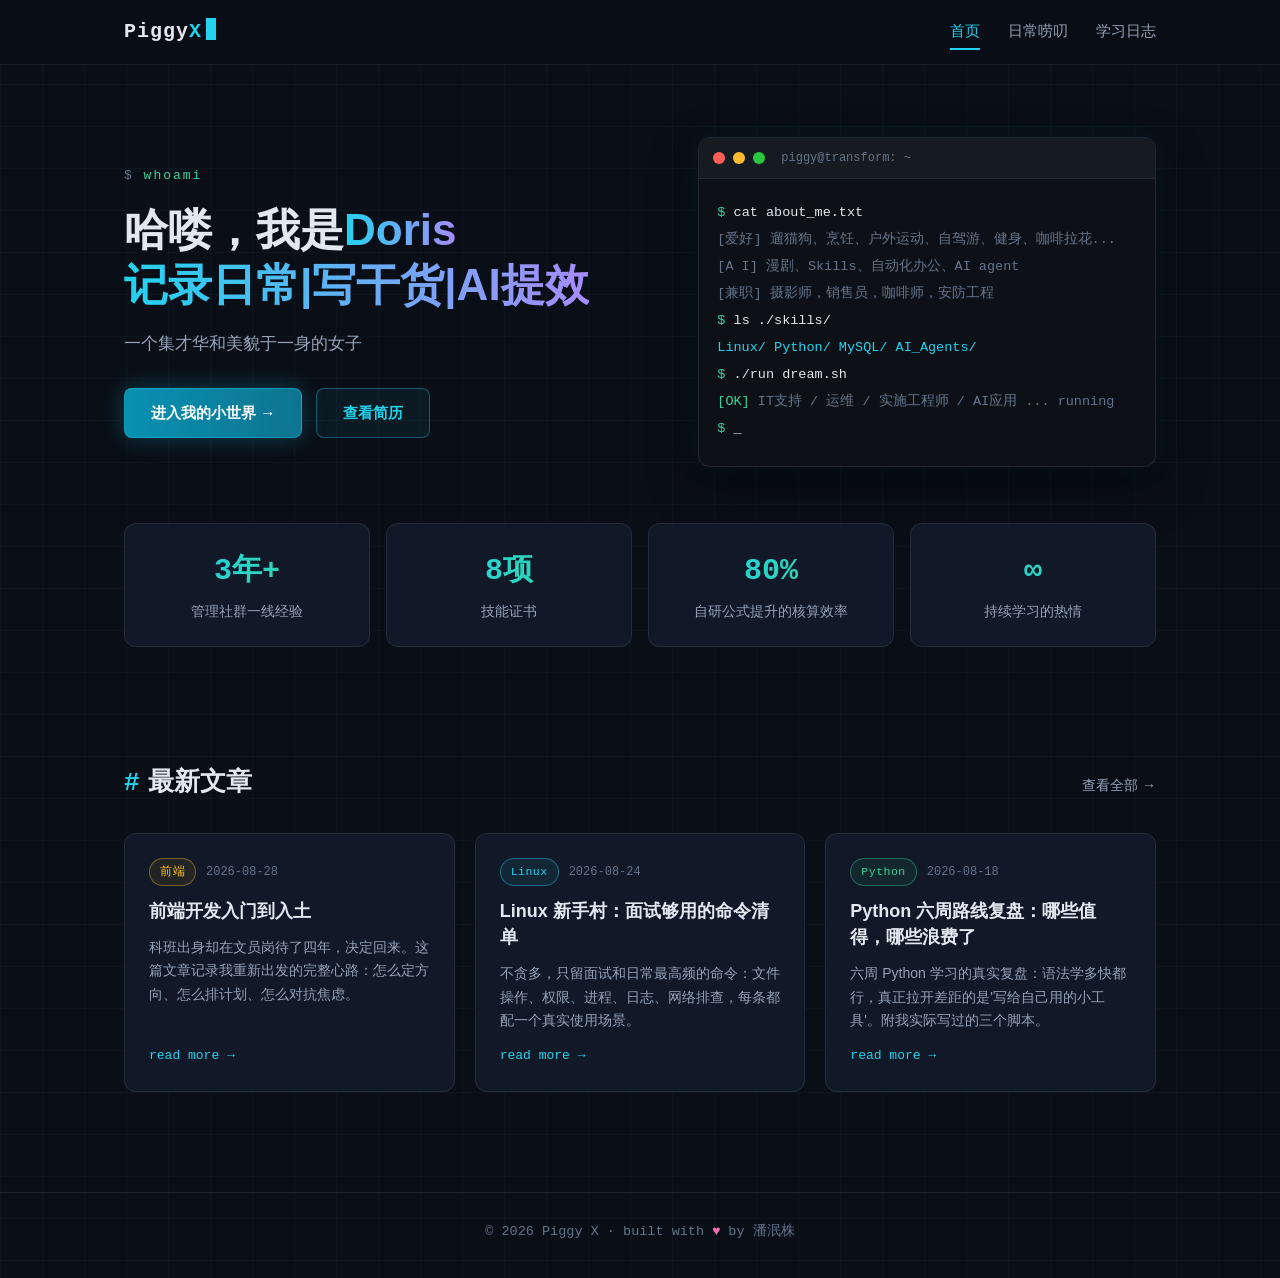
==== index.html @ d627b91e "first commit" ====
<!DOCTYPE html>
<html lang="zh-CN">
<head>
<meta charset="UTF-8">
<meta name="viewport" content="width=device-width, initial-scale=1.0">
<title>Piggy X · 潘泯株的个人小站</title>
<meta name="description" content="潘泯株的个人网站：学习心得分享 + 个人简历">
<link rel="stylesheet" href="css/style.css">
</head>
<body>

<nav class="nav">
  <div class="nav-inner">
    <a class="logo" href="index.html">Piggy<span class="accent">X</span><span class="cursor"></span></a>
    <div class="nav-links">
      <a href="index.html" class="active">首页</a>
      <a href="share.html">日常唠叨</a>
      <a href="notes.html">学习日志</a>
    </div>
  </div>
</nav>

<header class="hero">
  <div class="container hero-grid">
    <div>
      <div class="hero-kicker">whoami</div>
      <h1>哈喽，我是<span class="glow">Doris</span><br><span class="glow">记录日常|写干货|AI提效</span></h1>
      <p class="sub">一个集才华和美貌于一身的女子</p>
      <div class="btn-row">
        <a class="btn btn-primary" href="share.html">进入我的小世界 →</a>
        <a class="btn btn-ghost" href="resume.html">查看简历</a>
      </div>
    </div>
    <div class="terminal">
      <div class="term-bar">
        <span class="dot r"></span><span class="dot y"></span><span class="dot g"></span>
        <span class="term-title">piggy@transform: ~</span>
      </div>
      <div class="term-body">
        <div><span class="prompt">$</span> <span class="cmd">cat about_me.txt</span></div>
        <div class="out">[爱好] 遛猫狗、烹饪、户外运动、自驾游、健身、咖啡拉花...  </div>
        <div class="out">[A I]  漫剧、Skills、自动化办公、AI agent</div>
        <div class="out">[兼职] 摄影师，销售员，咖啡师，安防工程</div>
        <div><span class="prompt">$</span> <span class="cmd">ls ./skills/</span></div>
        <div class="out"><span class="hl">Linux/</span>  <span class="hl">Python/</span>  <span class="hl">MySQL/</span>  <span class="hl">AI_Agents/</span></div>
        <div><span class="prompt">$</span> <span class="cmd">./run dream.sh</span></div>
        <div class="out"><span class="ok">[OK]</span> IT支持 / 运维 / 实施工程师 / AI应用 ... running</div>
        <div><span class="prompt">$</span> <span class="cmd">_</span></div>
      </div>
    </div>
  </div>

  <div class="container stats">
    <div class="stat"><div class="num">3年+</div><div class="label">管理社群一线经验</div></div>
    <div class="stat"><div class="num">8项</div><div class="label">技能证书</div></div>
    <div class="stat"><div class="num">80%</div><div class="label">自研公式提升的核算效率</div></div>
    <div class="stat"><div class="num">∞</div><div class="label">持续学习的热情</div></div>
  </div>
</header>

<main>
  <section class="section">
    <div class="container">
      <div class="section-head">
        <h2><span class="hash">#</span>最新文章</h2>
        <a class="more" href="notes.html">查看全部 →</a>
      </div>
      <div class="cards" id="latest-cards"></div>
    </div>
  </section>
</main>

<footer class="footer">
  <div class="container">© 2026 Piggy X · built with <span class="heart">♥</span> by 潘泯株</div>
</footer>

<script src="js/articles.js"></script>
<script>
  const wrap = document.getElementById('latest-cards');
  ARTICLES.slice(0, 3).forEach(a => {
    const card = document.createElement('a');
    card.className = 'card';
    card.href = 'article.html?id=' + a.id;
    card.innerHTML =
      '<div class="card-meta"><span class="tag ' + a.tagClass + '">' + a.tag + '</span>' +
      '<span class="date">' + a.date + '</span></div>' +
      '<h3>' + a.title + '</h3>' +
      '<p class="summary">' + a.summary + '</p>' +
      '<span class="read-more">read more →</span>';
    wrap.appendChild(card);
  });
</script>
</body>
</html>
---- css/style.css ----
/* ============ Piggy X · 深色科技风 ============ */
:root {
  --bg: #0a0e17;
  --bg-soft: #0e1420;
  --panel: #111827;
  --panel-2: #141d2e;
  --line: rgba(148, 163, 184, 0.14);
  --line-glow: rgba(34, 211, 238, 0.35);
  --text: #e2e8f0;
  --muted: #94a3b8;
  --dim: #64748b;
  --cyan: #22d3ee;
  --green: #34d399;
  --purple: #a78bfa;
  --pink: #f472b6;
  --mono: "JetBrains Mono", "Cascadia Code", Consolas, "Courier New", monospace;
  --sans: -apple-system, "Segoe UI", "PingFang SC", "Microsoft YaHei", sans-serif;
}

* { margin: 0; padding: 0; box-sizing: border-box; }

html { scroll-behavior: smooth; }

body {
  font-family: var(--sans);
  background: var(--bg);
  color: var(--text);
  line-height: 1.7;
  min-height: 100vh;
  /* 网格背景 */
  background-image:
    linear-gradient(rgba(34, 211, 238, 0.035) 1px, transparent 1px),
    linear-gradient(90deg, rgba(34, 211, 238, 0.035) 1px, transparent 1px);
  background-size: 42px 42px;
}

a { color: var(--cyan); text-decoration: none; }
a:hover { text-decoration: underline; }

.container { max-width: 1080px; margin: 0 auto; padding: 0 24px; }

/* ---------- 导航 ---------- */
.nav {
  position: sticky; top: 0; z-index: 100;
  background: rgba(10, 14, 23, 0.85);
  backdrop-filter: blur(10px);
  border-bottom: 1px solid var(--line);
}
.nav-inner {
  max-width: 1080px; margin: 0 auto; padding: 14px 24px;
  display: flex; align-items: center; justify-content: space-between;
}
.logo {
  font-family: var(--mono); font-size: 20px; font-weight: 700;
  color: var(--text); letter-spacing: 1px;
}
.logo .accent { color: var(--cyan); }
.logo .cursor {
  display: inline-block; width: 10px; height: 22px; margin-left: 4px;
  background: var(--cyan); vertical-align: -3px;
  animation: blink 1.1s steps(1) infinite;
}
@keyframes blink { 50% { opacity: 0; } }
.nav-links { display: flex; gap: 28px; align-items: center; }
.nav-links a {
  color: var(--muted); font-size: 15px; text-decoration: none;
  padding: 4px 0; border-bottom: 2px solid transparent; transition: all .2s;
}
.nav-links a:hover, .nav-links a.active {
  color: var(--cyan); text-decoration: none;
  border-bottom-color: var(--cyan);
}

/* ---------- Hero ---------- */
.hero { padding: 72px 0 48px; }
.hero-grid {
  display: grid; grid-template-columns: 1.15fr 1fr; gap: 48px; align-items: center;
}
.hero-kicker {
  font-family: var(--mono); font-size: 13px; color: var(--green);
  letter-spacing: 2px; margin-bottom: 14px;
}
.hero-kicker::before { content: "$ "; color: var(--dim); }
.hero h1 {
  font-size: 44px; line-height: 1.25; font-weight: 800; margin-bottom: 18px;
}
.hero h1 .glow {
  background: linear-gradient(92deg, var(--cyan), var(--purple));
  -webkit-background-clip: text; background-clip: text; color: transparent;
}
.hero p.sub { color: var(--muted); font-size: 17px; margin-bottom: 30px; max-width: 520px; }
.btn-row { display: flex; gap: 14px; flex-wrap: wrap; }
.btn {
  display: inline-flex; align-items: center; gap: 8px;
  padding: 11px 26px; border-radius: 8px; font-size: 15px; font-weight: 600;
  text-decoration: none; transition: all .2s; border: 1px solid transparent;
}
.btn-primary {
  background: linear-gradient(92deg, #0891b2, #0e7490);
  color: #fff; border-color: var(--line-glow);
  box-shadow: 0 0 24px rgba(34, 211, 238, 0.25);
}
.btn-primary:hover { box-shadow: 0 0 36px rgba(34, 211, 238, 0.45); text-decoration: none; transform: translateY(-2px); }
.btn-ghost {
  color: var(--cyan); border-color: var(--line-glow); background: rgba(34, 211, 238, 0.06);
}
.btn-ghost:hover { background: rgba(34, 211, 238, 0.14); text-decoration: none; transform: translateY(-2px); }

/* ---------- 终端窗口 ---------- */
.terminal {
  background: #0d1117; border: 1px solid var(--line);
  border-radius: 12px; overflow: hidden;
  box-shadow: 0 20px 50px rgba(0,0,0,.45), 0 0 30px rgba(34,211,238,.07);
}
.term-bar {
  display: flex; align-items: center; gap: 8px;
  background: #161b22; padding: 10px 14px; border-bottom: 1px solid var(--line);
}
.dot { width: 12px; height: 12px; border-radius: 50%; }
.dot.r { background: #ff5f57; } .dot.y { background: #febc2e; } .dot.g { background: #28c840; }
.term-title { font-family: var(--mono); font-size: 12px; color: var(--dim); margin-left: 8px; }
.term-body {
  font-family: var(--mono); font-size: 13.5px; padding: 20px 18px 24px;
  color: #c9d1d9; line-height: 2;
}
.term-body .prompt { color: var(--green); }
.term-body .cmd { color: #e2e8f0; }
.term-body .out { color: var(--dim); }
.term-body .hl { color: var(--cyan); }
.term-body .ok { color: var(--green); }

/* ---------- 统计条 ---------- */
.stats {
  display: grid; grid-template-columns: repeat(4, 1fr); gap: 16px;
  margin: 56px auto 0;
}
.stat {
  background: var(--panel); border: 1px solid var(--line); border-radius: 12px;
  padding: 22px 20px; text-align: center; transition: all .25s;
}
.stat:hover { border-color: var(--line-glow); transform: translateY(-3px); box-shadow: 0 10px 30px rgba(34,211,238,.08); }
.stat .num {
  font-family: var(--mono); font-size: 30px; font-weight: 700;
  background: linear-gradient(92deg, var(--cyan), var(--green));
  -webkit-background-clip: text; background-clip: text; color: transparent;
}
.stat .label { color: var(--muted); font-size: 13.5px; margin-top: 4px; }

/* ---------- 区块 ---------- */
.section { padding: 64px 0 20px; }
.section-head { display: flex; align-items: baseline; justify-content: space-between; margin-bottom: 28px; flex-wrap: wrap; gap: 10px; }
.section-head h2 {
  font-size: 26px; font-weight: 700;
}
.section-head h2 .hash { color: var(--cyan); font-family: var(--mono); margin-right: 8px; }
.section-head .more { font-size: 14px; color: var(--muted); }
.section-head .more:hover { color: var(--cyan); }

/* ---------- 文章卡片 ---------- */
.cards { display: grid; grid-template-columns: repeat(3, 1fr); gap: 20px; }
.cards.list-1col { grid-template-columns: 1fr; }
.card {
  background: var(--panel); border: 1px solid var(--line); border-radius: 12px;
  padding: 24px; display: flex; flex-direction: column; gap: 12px;
  transition: all .25s; position: relative; overflow: hidden;
}
.card::before {
  content: ""; position: absolute; top: 0; left: 0; right: 0; height: 2px;
  background: linear-gradient(90deg, var(--cyan), var(--purple));
  opacity: 0; transition: opacity .25s;
}
.card:hover { border-color: var(--line-glow); transform: translateY(-4px); box-shadow: 0 14px 34px rgba(0,0,0,.4); text-decoration: none; }
.card:hover::before { opacity: 1; }
.card-meta { display: flex; align-items: center; gap: 10px; flex-wrap: wrap; }
.tag {
  font-family: var(--mono); font-size: 11.5px; padding: 3px 10px;
  border-radius: 999px; border: 1px solid; letter-spacing: .5px;
}
.tag.t-linux { color: var(--cyan); border-color: rgba(34,211,238,.4); background: rgba(34,211,238,.08); }
.tag.t-python { color: var(--green); border-color: rgba(52,211,153,.4); background: rgba(52,211,153,.08); }
.tag.t-mysql { color: var(--purple); border-color: rgba(167,139,250,.4); background: rgba(167,139,250,.08); }
.tag.t-ai { color: var(--pink); border-color: rgba(244,114,182,.4); background: rgba(244,114,182,.08); }
.tag.t-career { color: #fbbf24; border-color: rgba(251,191,36,.4); background: rgba(251,191,36,.08); }
.tag.t-tool { color: #60a5fa; border-color: rgba(96,165,250,.4); background: rgba(96,165,250,.08); }
.card .date { font-family: var(--mono); font-size: 12px; color: var(--dim); }
.card h3 { font-size: 18px; line-height: 1.45; color: var(--text); }
.card a.title-link { color: var(--text); }
.card p.summary { color: var(--muted); font-size: 14px; flex: 1; }
.card .read-more { font-family: var(--mono); font-size: 13px; color: var(--cyan); }

/* ---------- 标签筛选 ---------- */
.filter-bar { display: flex; gap: 10px; flex-wrap: wrap; margin-bottom: 26px; }
.filter-btn {
  font-family: var(--mono); font-size: 13px; padding: 7px 18px;
  border-radius: 999px; border: 1px solid var(--line);
  background: var(--panel); color: var(--muted); cursor: pointer; transition: all .2s;
}
.filter-btn:hover { border-color: var(--line-glow); color: var(--cyan); }
.filter-btn.active {
  background: rgba(34,211,238,.12); border-color: var(--line-glow); color: var(--cyan);
}

/* ---------- 文章页 ---------- */
.article-wrap { max-width: 780px; margin: 0 auto; padding: 56px 24px 40px; }
.article-head { margin-bottom: 32px; }
.article-head h1 { font-size: 32px; line-height: 1.4; margin: 14px 0 10px; }
.article-head .meta { font-family: var(--mono); font-size: 13px; color: var(--dim); display: flex; gap: 16px; align-items: center; flex-wrap: wrap; }
.article-body { font-size: 16px; color: #cbd5e1; }
.article-body h3 {
  font-size: 20px; color: var(--text); margin: 36px 0 14px;
  padding-left: 12px; border-left: 3px solid var(--cyan);
}
.article-body p { margin: 14px 0; }
.article-body img {
  display: block; max-width: 100%; height: auto;
  margin: 18px auto; border-radius: 10px;
  border: 1px solid var(--line);
}
.article-body ul, .article-body ol { margin: 14px 0 14px 22px; }
.article-body li { margin: 8px 0; }
.article-body pre {
  background: #0d1117; border: 1px solid var(--line); border-radius: 10px;
  padding: 18px 20px; overflow-x: auto; margin: 18px 0;
  font-family: var(--mono); font-size: 13.5px; line-height: 1.8; color: #a5f3fc;
}
.article-body code.inline {
  font-family: var(--mono); font-size: 13.5px; color: var(--green);
  background: rgba(52,211,153,.1); padding: 2px 7px; border-radius: 5px;
}
.article-body blockquote {
  border-left: 3px solid var(--purple); background: rgba(167,139,250,.06);
  padding: 12px 18px; border-radius: 0 8px 8px 0; margin: 18px 0; color: var(--muted);
}
.article-nav {
  display: flex; justify-content: space-between; gap: 14px; margin-top: 48px;
  padding-top: 24px; border-top: 1px solid var(--line); flex-wrap: wrap;
}
.article-nav a {
  color: var(--muted); font-size: 14px; padding: 10px 16px;
  border: 1px solid var(--line); border-radius: 8px; transition: all .2s;
}
.article-nav a:hover { color: var(--cyan); border-color: var(--line-glow); text-decoration: none; }

/* ---------- 简历页 ---------- */
.resume-wrap { max-width: 900px; margin: 0 auto; padding: 56px 24px 40px; }
.resume-hero {
  background: linear-gradient(135deg, rgba(34,211,238,.09), rgba(167,139,250,.07)), var(--panel);
  border: 1px solid var(--line); border-radius: 14px;
  padding: 34px 34px 30px; margin-bottom: 30px;
  position: relative; overflow: hidden;
}
.resume-hero::after {
  content: "</resume>"; position: absolute; right: 18px; bottom: 8px;
  font-family: var(--mono); font-size: 12px; color: var(--dim); opacity: .6;
}
.resume-hero .name { font-size: 34px; font-weight: 800; }
.resume-hero .name .accent { color: var(--cyan); }
.resume-hero .intent {
  display: inline-block; margin-top: 10px;
  font-family: var(--mono); font-size: 13.5px; color: var(--green);
  border: 1px dashed rgba(52,211,153,.45); border-radius: 8px; padding: 5px 14px;
  background: rgba(52,211,153,.06);
}
.resume-contact { display: flex; gap: 22px; flex-wrap: wrap; margin-top: 16px; font-size: 14.5px; color: var(--muted); }
.resume-contact span::before { margin-right: 6px; }
.resume-contact .mono { font-family: var(--mono); }

.resume-section { margin-bottom: 34px; }
.resume-section h2 {
  font-size: 20px; padding-bottom: 10px; margin-bottom: 18px;
  border-bottom: 1px solid var(--line);
}
.resume-section h2 .hash { color: var(--cyan); font-family: var(--mono); margin-right: 8px; }

.timeline { position: relative; padding-left: 24px; }
.timeline::before {
  content: ""; position: absolute; left: 5px; top: 6px; bottom: 6px;
  width: 2px; background: linear-gradient(var(--cyan), var(--purple)); opacity: .5;
}
.tl-item { position: relative; padding-bottom: 26px; }
.tl-item:last-child { padding-bottom: 0; }
.tl-item::before {
  content: ""; position: absolute; left: -24px; top: 8px;
  width: 12px; height: 12px; border-radius: 50%;
  background: var(--bg); border: 2px solid var(--cyan);
  box-shadow: 0 0 10px rgba(34,211,238,.5);
}
.tl-head { display: flex; justify-content: space-between; gap: 12px; flex-wrap: wrap; }
.tl-head .org { font-size: 16.5px; font-weight: 700; }
.tl-head .org .role { color: var(--cyan); font-weight: 600; margin-left: 10px; font-size: 15px; }
.tl-head .time { font-family: var(--mono); font-size: 12.5px; color: var(--dim); }
.tl-item ul { margin: 10px 0 0 20px; color: var(--muted); font-size: 14.5px; }
.tl-item li { margin: 6px 0; }

.skill-grid { display: grid; grid-template-columns: repeat(2, 1fr); gap: 14px; }
.skill-item {
  background: var(--panel); border: 1px solid var(--line); border-radius: 10px;
  padding: 16px 18px; transition: all .2s;
}
.skill-item:hover { border-color: var(--line-glow); }
.skill-item .k { color: var(--cyan); font-weight: 700; font-size: 14.5px; margin-bottom: 6px; font-family: var(--mono); }
.skill-item .v { color: var(--muted); font-size: 14px; }

.summary-box {
  background: var(--panel); border: 1px solid var(--line); border-left: 3px solid var(--green);
  border-radius: 10px; padding: 20px 24px; color: var(--muted); font-size: 15px;
}
.cert-chips { display: flex; flex-wrap: wrap; gap: 10px; }
.cert-chips .chip {
  font-size: 13.5px; color: var(--text); background: var(--panel);
  border: 1px solid var(--line); border-radius: 999px; padding: 7px 16px;
}
.cert-chips .chip::before { content: "✦ "; color: var(--purple); }

/* ---------- 页脚 ---------- */
.footer {
  margin-top: 80px; border-top: 1px solid var(--line);
  padding: 28px 0 34px; text-align: center;
  color: var(--dim); font-size: 13.5px; font-family: var(--mono);
}
.footer .heart { color: var(--pink); }

/* ---------- 响应式 ---------- */
@media (max-width: 880px) {
  .hero-grid { grid-template-columns: 1fr; gap: 36px; }
  .hero h1 { font-size: 34px; }
  .cards { grid-template-columns: 1fr; }
  .skill-grid { grid-template-columns: 1fr; }
  .nav-links { gap: 18px; }
  .nav-links a { font-size: 14px; }

  /* 文章页 */
  .article-wrap { padding: 44px 20px 32px; }
  .article-head h1 { font-size: 26px; }
  .article-body { font-size: 15.5px; overflow-wrap: break-word; }
  .article-body pre { font-size: 12.5px; padding: 14px 16px; }
  .article-nav { flex-direction: column; }
  .article-nav a { width: 100%; text-align: center; }

  /* 简历页 */
  .resume-wrap { padding: 44px 20px 32px; }
  .resume-hero { padding: 26px 22px 24px; }
  .resume-hero .name { font-size: 28px; }
}

@media (max-width: 640px) {
  .container { padding: 0 16px; }
  .nav-inner { padding: 12px 16px; }
  .hero { padding: 48px 0 36px; }
  .hero h1 { font-size: 29px; }
  .hero p.sub { font-size: 15.5px; }
  .btn { padding: 10px 20px; font-size: 14px; }
  .term-body { font-size: 12px; padding: 14px 12px 18px; }
  .stat .num { font-size: 24px; }
  .stat { padding: 16px 12px; }
  .stats { grid-template-columns: repeat(4, 1fr); gap: 12px; }
  .section { padding: 48px 0 16px; }
  .section-head h2 { font-size: 22px; }
  .card { padding: 18px 16px; }

  /* 文章页 */
  .article-wrap { padding: 32px 16px 28px; }
  .article-head h1 { font-size: 22px; }
  .article-head .meta { font-size: 12px; gap: 10px; }
  .article-body { font-size: 15px; }
  .article-body h3 { font-size: 17.5px; margin: 28px 0 12px; }
  .article-body pre {
    font-size: 12px; padding: 13px 14px; line-height: 1.7;
    /* 窄屏允许换行，避免横向滚动 */
    white-space: pre-wrap; word-break: break-word; overflow-x: hidden;
  }
  .article-body code.inline { font-size: 12.5px; }
  .article-body ul, .article-body ol { margin-left: 16px; }
  .article-body blockquote { padding: 10px 14px; }
  .article-nav { margin-top: 36px; gap: 10px; }
  .article-nav a { font-size: 13.5px; padding: 9px 12px; }

  /* 简历页 */
  .resume-wrap { padding: 32px 16px 28px; }
  .resume-hero { padding: 22px 18px 20px; border-radius: 12px; }
  .resume-hero .name { font-size: 25px; }
  .resume-hero .intent { font-size: 12.5px; }
  .resume-contact { gap: 12px; font-size: 13.5px; }
  .resume-section h2 { font-size: 18px; }
  .timeline { padding-left: 18px; }
  .tl-item::before { left: -18px; width: 10px; height: 10px; }
  .tl-item ul { font-size: 14px; margin-left: 14px; }
  .summary-box { padding: 16px 16px; font-size: 14px; }
  .skill-item { padding: 14px 14px; }
}
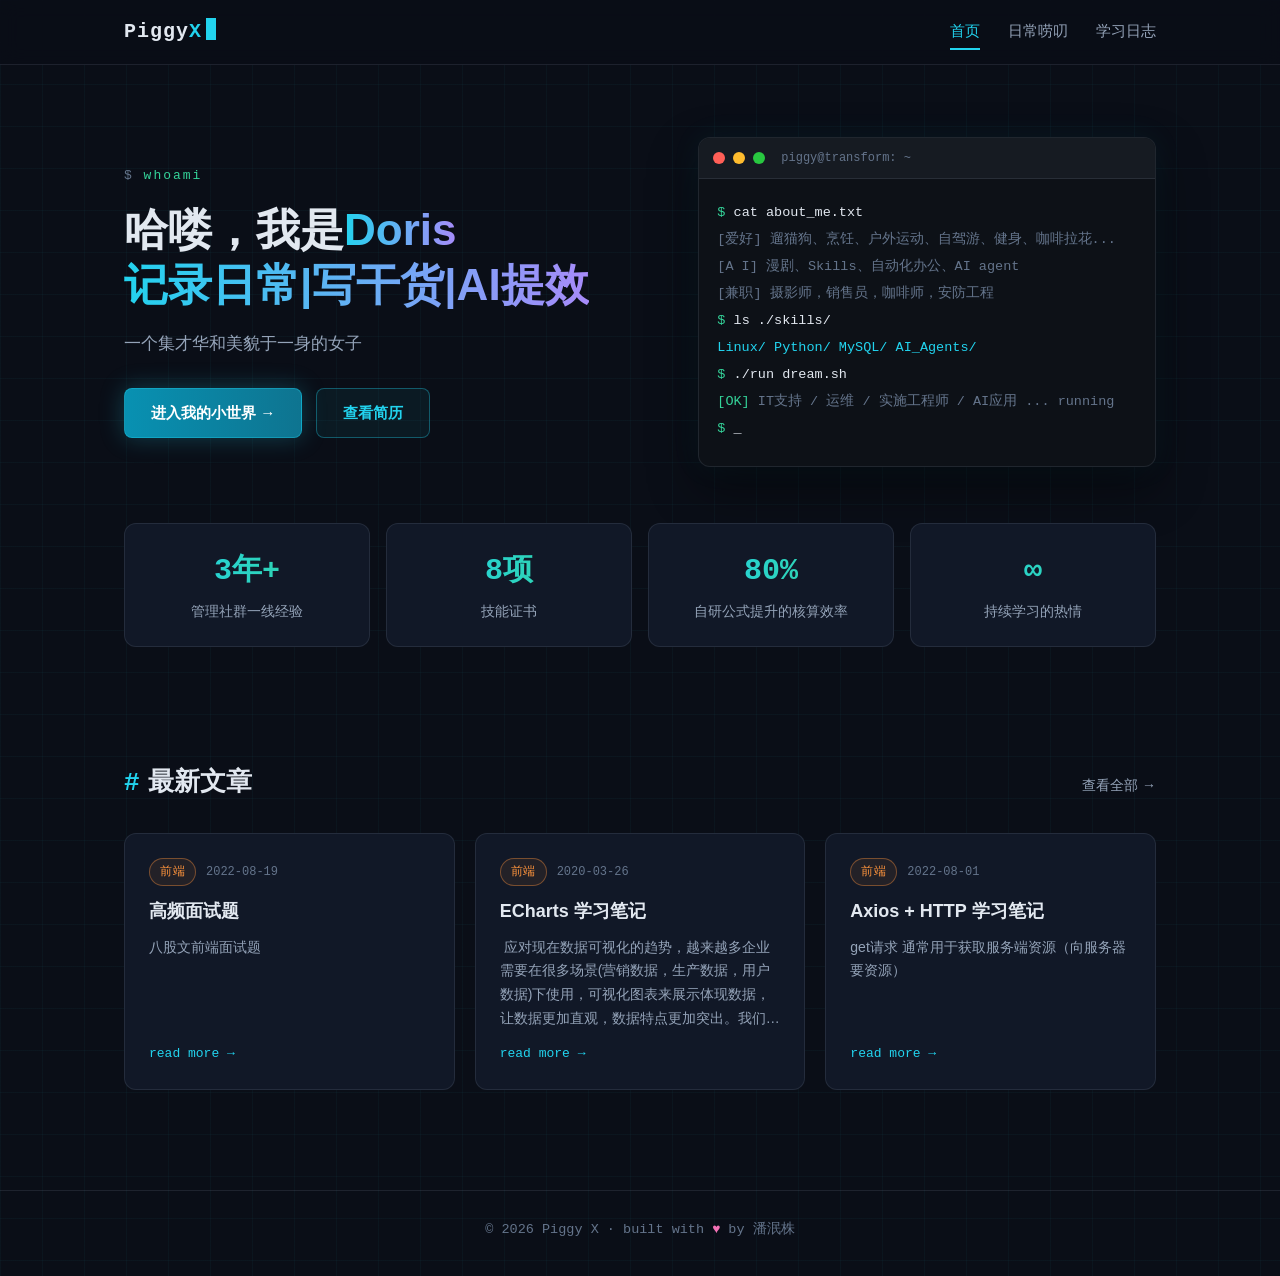
==== commit f12ebd62: "更新至版本2" ====
--- a/index.html
+++ b/index.html
@@ -74,6 +74,12 @@
   <div class="container">© 2026 Piggy X · built with <span class="heart">♥</span> by 潘泯株</div>
 </footer>
 
+<script src="js/data-articles/Web.js"></script>
+<script src="js/data-articles/Linux.js"></script>
+<script src="js/data-articles/Python.js"></script>
+<script src="js/data-articles/AI.js"></script>
+<script src="js/data-articles/MySQL.js"></script>
+<script src="js/data-articles/Tool.js"></script>
 <script src="js/articles.js"></script>
 <script>
   const wrap = document.getElementById('latest-cards');
--- a/css/style.css
+++ b/css/style.css
@@ -182,6 +182,7 @@
 .tag.t-ai { color: var(--pink); border-color: rgba(244,114,182,.4); background: rgba(244,114,182,.08); }
 .tag.t-career { color: #fbbf24; border-color: rgba(251,191,36,.4); background: rgba(251,191,36,.08); }
 .tag.t-tool { color: #60a5fa; border-color: rgba(96,165,250,.4); background: rgba(96,165,250,.08); }
+.tag.t-web { color: #fb923c; border-color: rgba(251,146,60,.4); background: rgba(251,146,60,.08); }
 .card .date { font-family: var(--mono); font-size: 12px; color: var(--dim); }
 .card h3 { font-size: 18px; line-height: 1.45; color: var(--text); }
 .card a.title-link { color: var(--text); }
@@ -231,6 +232,33 @@
   border-left: 3px solid var(--purple); background: rgba(167,139,250,.06);
   padding: 12px 18px; border-radius: 0 8px 8px 0; margin: 18px 0; color: var(--muted);
 }
+/* 笔记文章补充：h2 / h4 / 表格 / 行内代码 / 插图占位 */
+.article-body h2 {
+  font-size: 23px; color: var(--text); margin: 44px 0 16px;
+  padding-bottom: 8px; border-bottom: 1px solid var(--line);
+}
+.article-body h4 {
+  font-size: 17.5px; color: var(--text); margin: 28px 0 10px;
+}
+.article-body table {
+  width: 100%; border-collapse: collapse; margin: 18px 0;
+  font-size: 14px;
+}
+.article-body th, .article-body td {
+  border: 1px solid var(--line); padding: 9px 12px; text-align: left;
+}
+.article-body th { background: rgba(34,211,238,.07); color: var(--text); }
+.article-body tr:nth-child(even) td { background: rgba(255,255,255,.02); }
+.article-body p code, .article-body li code, .article-body td code, .article-body h2 code, .article-body h3 code, .article-body h4 code {
+  font-family: var(--mono); font-size: 13.5px; color: var(--green);
+  background: rgba(52,211,153,.1); padding: 2px 7px; border-radius: 5px;
+}
+.article-body pre code { background: none; padding: 0; border-radius: 0; color: inherit; font-size: inherit; }
+.article-body .img-note {
+  font-size: 13.5px; color: var(--dim); font-style: italic;
+  border: 1px dashed var(--line); border-radius: 8px; padding: 10px 14px;
+}
+.article-body hr { border: none; border-top: 1px solid var(--line); margin: 32px 0; }
 .article-nav {
   display: flex; justify-content: space-between; gap: 14px; margin-top: 48px;
   padding-top: 24px; border-top: 1px solid var(--line); flex-wrap: wrap;
@@ -353,7 +381,7 @@
   .term-body { font-size: 12px; padding: 14px 12px 18px; }
   .stat .num { font-size: 24px; }
   .stat { padding: 16px 12px; }
-  .stats { grid-template-columns: repeat(4, 1fr); gap: 12px; }
+  .stats { grid-template-columns: repeat(2, 1fr); gap: 14px; }
   .section { padding: 48px 0 16px; }
   .section-head h2 { font-size: 22px; }
   .card { padding: 18px 16px; }
@@ -377,6 +405,7 @@
 
   /* 简历页 */
   .resume-wrap { padding: 32px 16px 28px; }
+  .resume-hero img { display: none; }
   .resume-hero { padding: 22px 18px 20px; border-radius: 12px; }
   .resume-hero .name { font-size: 25px; }
   .resume-hero .intent { font-size: 12.5px; }
@@ -388,3 +417,46 @@
   .summary-box { padding: 16px 16px; font-size: 14px; }
   .skill-item { padding: 14px 14px; }
 }
+
+/* ============ 章节目录（长文锚点跳转） ============ */
+.article-body h2, .article-body h3 { scroll-margin-top: 76px; }
+
+.toc-btn {
+  position: fixed; right: 22px; bottom: 26px; z-index: 200;
+  padding: 10px 16px; border-radius: 999px;
+  border: 1px solid var(--line-glow);
+  background: var(--panel); color: var(--cyan);
+  font-family: var(--mono); font-size: 13px; cursor: pointer;
+  box-shadow: 0 4px 18px rgba(34, 211, 238, 0.15);
+  transition: all .2s ease;
+}
+.toc-btn:hover { background: var(--panel-2); transform: translateY(-2px); }
+
+.toc-panel {
+  position: fixed; right: 22px; bottom: 78px; z-index: 200;
+  width: min(320px, calc(100vw - 44px));
+  max-height: 62vh; overflow-y: auto;
+  background: var(--panel); border: 1px solid var(--line-glow);
+  border-radius: 12px; padding: 14px 16px;
+  box-shadow: 0 8px 32px rgba(0, 0, 0, 0.5);
+  display: none;
+}
+.toc-panel.open { display: block; }
+.toc-panel h4 {
+  font-size: 12px; color: var(--dim); letter-spacing: 2px;
+  margin-bottom: 10px; text-transform: uppercase;
+}
+.toc-vol {
+  color: var(--purple); font-weight: 600; font-size: 14px;
+  margin: 10px 0 4px; cursor: pointer;
+}
+.toc-chap {
+  display: block; color: var(--muted); font-size: 13px;
+  padding: 3px 0 3px 14px; cursor: pointer; border-left: 2px solid transparent;
+}
+.toc-chap:hover { color: var(--cyan); border-left-color: var(--cyan); text-decoration: none; }
+
+@media (max-width: 640px) {
+  .toc-btn { right: 14px; bottom: 18px; }
+  .toc-panel { right: 14px; bottom: 66px; }
+}
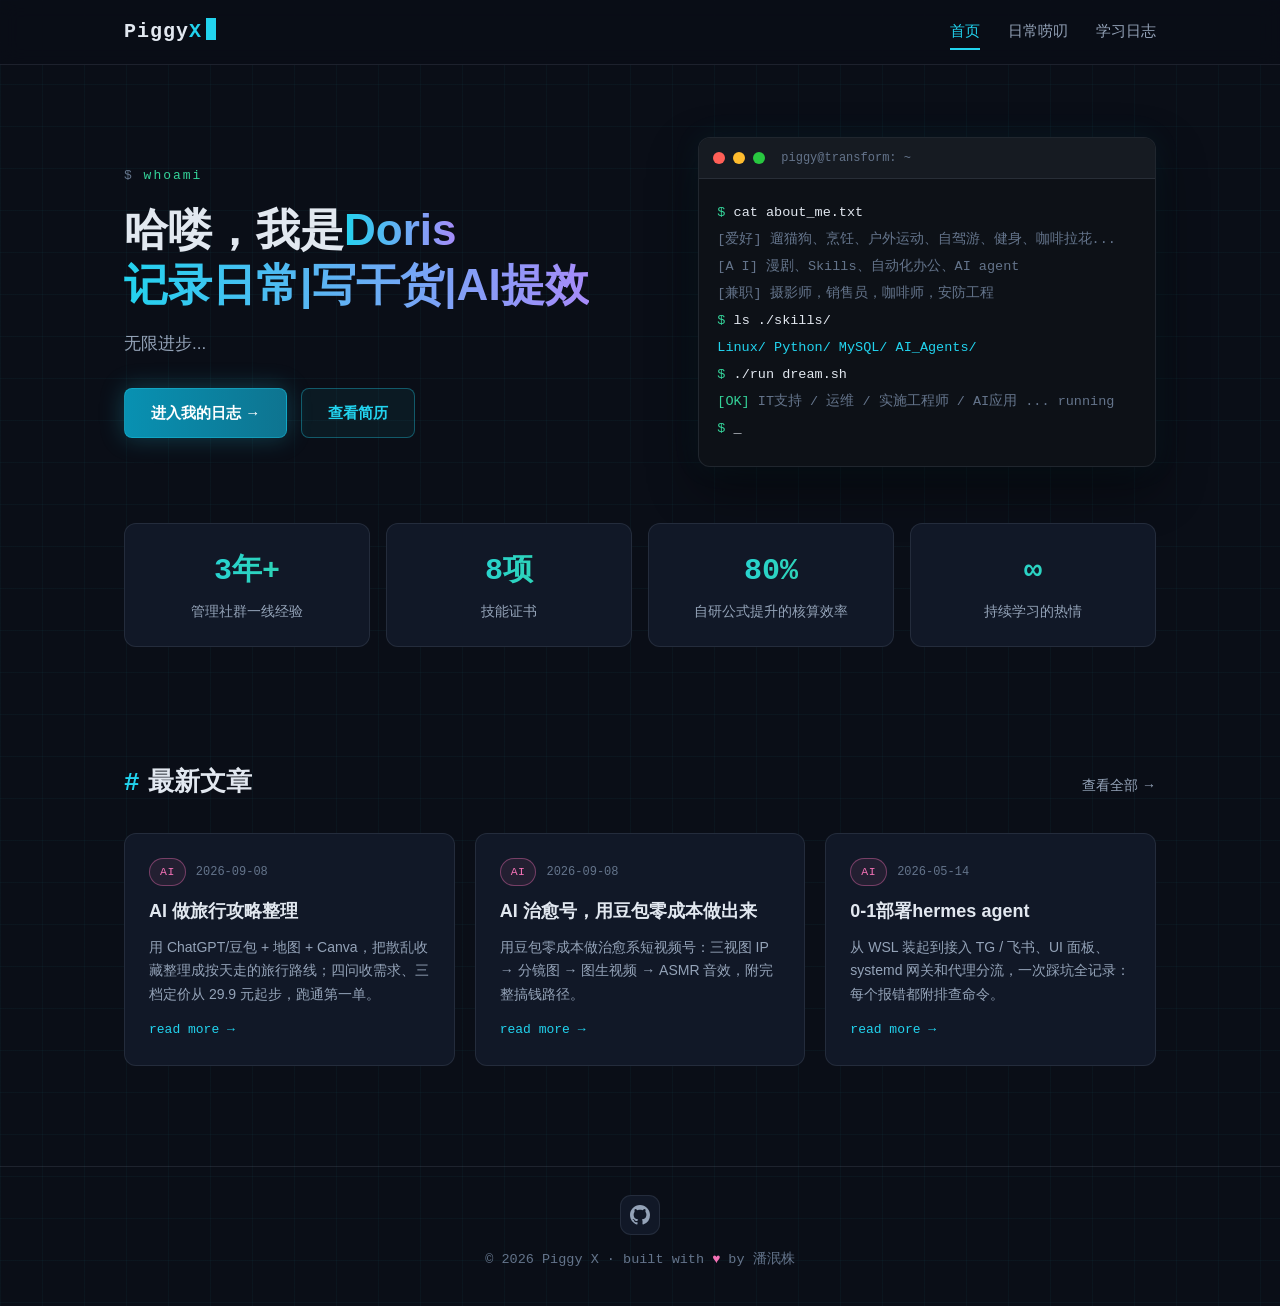
==== commit adb316a9: "第三版本更新" ====
--- a/index.html
+++ b/index.html
@@ -25,9 +25,9 @@
     <div>
       <div class="hero-kicker">whoami</div>
       <h1>哈喽，我是<span class="glow">Doris</span><br><span class="glow">记录日常|写干货|AI提效</span></h1>
-      <p class="sub">一个集才华和美貌于一身的女子</p>
+      <p class="sub">无限进步...</p>
       <div class="btn-row">
-        <a class="btn btn-primary" href="share.html">进入我的小世界 →</a>
+        <a class="btn btn-primary" href="notes.html">进入我的日志 →</a>
         <a class="btn btn-ghost" href="resume.html">查看简历</a>
       </div>
     </div>
@@ -71,7 +71,14 @@
 </main>
 
 <footer class="footer">
-  <div class="container">© 2026 Piggy X · built with <span class="heart">♥</span> by 潘泯株</div>
+  <div class="container">
+    <div class="social-links">
+      <a class="social-link" href="https://github.com/dorissssspan?tab=repositories" target="_blank" rel="noopener noreferrer" aria-label="GitHub" title="GitHub">
+        <svg viewBox="0 0 16 16" fill="currentColor" aria-hidden="true"><path d="M8 0C3.58 0 0 3.58 0 8c0 3.54 2.29 6.53 5.47 7.59.4.07.55-.17.55-.38 0-.19-.01-.82-.01-1.49-2.01.37-2.53-.49-2.69-.94-.09-.23-.48-.94-.82-1.13-.28-.15-.68-.52-.01-.53.63-.01 1.08.58 1.23.82.72 1.21 1.87.87 2.33.66.07-.52.28-.87.51-1.07-1.78-.2-3.64-.89-3.64-3.95 0-.87.31-1.59.82-2.15-.08-.2-.36-1.02.08-2.12 0 0 .67-.21 2.2.82.64-.18 1.32-.27 2-.27.68 0 1.36.09 2 .27 1.53-1.04 2.2-.82 2.2-.82.44 1.1.16 1.92.08 2.12.51.56.82 1.27.82 2.15 0 3.07-1.87 3.75-3.65 3.95.29.25.54.73.54 1.48 0 1.07-.01 1.93-.01 2.2 0 .21.15.46.55.38A8.013 8.013 0 0 0 16 8c0-4.42-3.58-8-8-8Z"/></svg>
+      </a>
+    </div>
+    <div>© 2026 Piggy X · built with <span class="heart">♥</span> by 潘泯株</div>
+  </div>
 </footer>
 
 <script src="js/data-articles/Web.js"></script>
--- a/css/style.css
+++ b/css/style.css
@@ -183,6 +183,8 @@
 .tag.t-career { color: #fbbf24; border-color: rgba(251,191,36,.4); background: rgba(251,191,36,.08); }
 .tag.t-tool { color: #60a5fa; border-color: rgba(96,165,250,.4); background: rgba(96,165,250,.08); }
 .tag.t-web { color: #fb923c; border-color: rgba(251,146,60,.4); background: rgba(251,146,60,.08); }
+.tag.t-stock { color: #f87171; border-color: rgba(248,113,113,.4); background: rgba(248,113,113,.08); }
+.tag.t-travel { color: #2dd4bf; border-color: rgba(45,212,191,.4); background: rgba(45,212,191,.08); }
 .card .date { font-family: var(--mono); font-size: 12px; color: var(--dim); }
 .card h3 { font-size: 18px; line-height: 1.45; color: var(--text); }
 .card a.title-link { color: var(--text); }
@@ -206,6 +208,23 @@
 .article-head { margin-bottom: 32px; }
 .article-head h1 { font-size: 32px; line-height: 1.4; margin: 14px 0 10px; }
 .article-head .meta { font-family: var(--mono); font-size: 13px; color: var(--dim); display: flex; gap: 16px; align-items: center; flex-wrap: wrap; }
+.article-head .title-row { display: flex; align-items: center; justify-content: space-between; gap: 16px; }
+.article-head .title-row h1 { margin: 14px 0 10px; flex: 1; }
+.back-btn {
+  flex: none;
+  margin-top: 14px;
+  padding: 8px 16px;
+  border-radius: 999px;
+  border: 1px solid var(--line-glow);
+  background: var(--panel);
+  color: var(--cyan);
+  font-family: var(--mono);
+  font-size: 13px;
+  text-decoration: none;
+  white-space: nowrap;
+  transition: background .2s ease, transform .2s ease;
+}
+.back-btn:hover { background: var(--panel-2); transform: translateY(-1px); }
 .article-body { font-size: 16px; color: #cbd5e1; }
 .article-body h3 {
   font-size: 20px; color: var(--text); margin: 36px 0 14px;
@@ -216,6 +235,33 @@
   display: block; max-width: 100%; height: auto;
   margin: 18px auto; border-radius: 10px;
   border: 1px solid var(--line);
+  cursor: zoom-in;
+}
+/* ---------- 图片放大（lightbox） ---------- */
+.lightbox {
+  position: fixed; inset: 0; z-index: 999;
+  display: flex; align-items: center; justify-content: center;
+  padding: 28px;
+  background: rgba(4, 8, 15, .92);
+  -webkit-backdrop-filter: blur(4px); backdrop-filter: blur(4px);
+  opacity: 0; transition: opacity .22s ease; cursor: zoom-out;
+}
+.lightbox.open { opacity: 1; }
+.lightbox img {
+  max-width: 94vw; max-height: 86vh; width: auto; height: auto;
+  border-radius: 12px; border: 1px solid var(--line-glow);
+  box-shadow: 0 24px 80px rgba(0, 0, 0, .6);
+  transform: scale(.94); transition: transform .22s ease;
+}
+.lightbox.open img { transform: scale(1); }
+.lightbox-hint {
+  position: fixed; bottom: 24px; left: 50%; transform: translateX(-50%);
+  color: var(--muted); font-size: 13px; font-family: var(--mono);
+  letter-spacing: .5px; pointer-events: none;
+}
+@media (max-width: 640px) {
+  .lightbox { padding: 14px; }
+  .lightbox img { max-width: 96vw; max-height: 80vh; }
 }
 .article-body ul, .article-body ol { margin: 14px 0 14px 22px; }
 .article-body li { margin: 8px 0; }
@@ -347,6 +393,23 @@
   color: var(--dim); font-size: 13.5px; font-family: var(--mono);
 }
 .footer .heart { color: var(--pink); }
+.footer .social-links {
+  display: flex; justify-content: center; align-items: center;
+  gap: 14px; margin-bottom: 14px;
+}
+.footer .social-link {
+  display: inline-flex; align-items: center; justify-content: center;
+  width: 40px; height: 40px; border-radius: 11px;
+  border: 1px solid var(--line); color: var(--muted);
+  background: var(--panel);
+  transition: color .2s ease, border-color .2s ease, transform .2s ease, box-shadow .2s ease;
+}
+.footer .social-link:hover {
+  color: var(--cyan); border-color: var(--cyan); transform: translateY(-2px);
+  box-shadow: 0 8px 20px rgba(34, 211, 238, 0.18);
+}
+.footer .social-link:focus-visible { outline: 2px solid var(--cyan); outline-offset: 2px; }
+.footer .social-link svg { width: 20px; height: 20px; display: block; }
 
 /* ---------- 响应式 ---------- */
 @media (max-width: 880px) {
@@ -390,6 +453,8 @@
   .article-wrap { padding: 32px 16px 28px; }
   .article-head h1 { font-size: 22px; }
   .article-head .meta { font-size: 12px; gap: 10px; }
+  .article-head .title-row { flex-wrap: wrap; gap: 10px; }
+  .back-btn { margin-top: 0; }
   .article-body { font-size: 15px; }
   .article-body h3 { font-size: 17.5px; margin: 28px 0 12px; }
   .article-body pre {
@@ -460,3 +525,83 @@
   .toc-btn { right: 14px; bottom: 18px; }
   .toc-panel { right: 14px; bottom: 66px; }
 }
+
+/* ============ 学习日志搜索框 ============ */
+.intro-row {
+  display: flex;
+  align-items: center;
+  gap: 22px;
+  flex-wrap: wrap;
+  margin-bottom: 18px;
+}
+.intro-text {
+  color: var(--muted);
+  margin: 0;
+  flex: 0 1 auto;
+  white-space: nowrap;
+}
+.search-box {
+  position: relative;
+  display: flex;
+  align-items: center;
+  width: 300px;
+  max-width: 100%;
+  margin-left: auto;
+  background: var(--panel);
+  border: 1px solid var(--line-glow);
+  border-radius: 999px;
+  padding: 0 14px;
+  transition: border-color .2s ease, box-shadow .2s ease;
+}
+.search-box:focus-within {
+  border-color: var(--cyan);
+  box-shadow: 0 0 0 3px rgba(34, 211, 238, .12);
+}
+.search-ico { font-size: 14px; opacity: .7; margin-right: 8px; }
+.search-box input {
+  flex: 1;
+  border: none;
+  outline: none;
+  background: transparent;
+  color: var(--text);
+  font-family: var(--mono);
+  font-size: 14px;
+  padding: 11px 0;
+}
+.search-box input::placeholder { color: var(--dim); }
+.search-clear {
+  border: none;
+  background: transparent;
+  color: var(--dim);
+  cursor: pointer;
+  font-size: 14px;
+  padding: 4px 6px;
+  border-radius: 50%;
+}
+.search-clear:hover { color: var(--text); background: var(--panel-2); }
+.search-count {
+  color: var(--dim);
+  font-size: 13px;
+  font-family: var(--mono);
+  min-height: 18px;
+  margin: -10px 0 14px;
+}
+.empty-tip {
+  color: var(--muted);
+  text-align: center;
+  padding: 48px 0;
+  font-family: var(--mono);
+}
+
+@media (max-width: 820px) {
+  .intro-row { flex-direction: column; align-items: stretch; gap: 12px; }
+  .intro-text { flex: none; white-space: normal; }
+  .search-box { width: 100%; margin-left: 0; }
+}
+
+/* ============ 文章内表格：窄屏适配 ============ */
+@media (max-width: 640px) {
+  .article-body table { font-size: 13px; }
+  .article-body th, .article-body td { padding: 7px 9px; }
+  .article-body th:first-child, .article-body td:first-child { white-space: nowrap; }
+}
